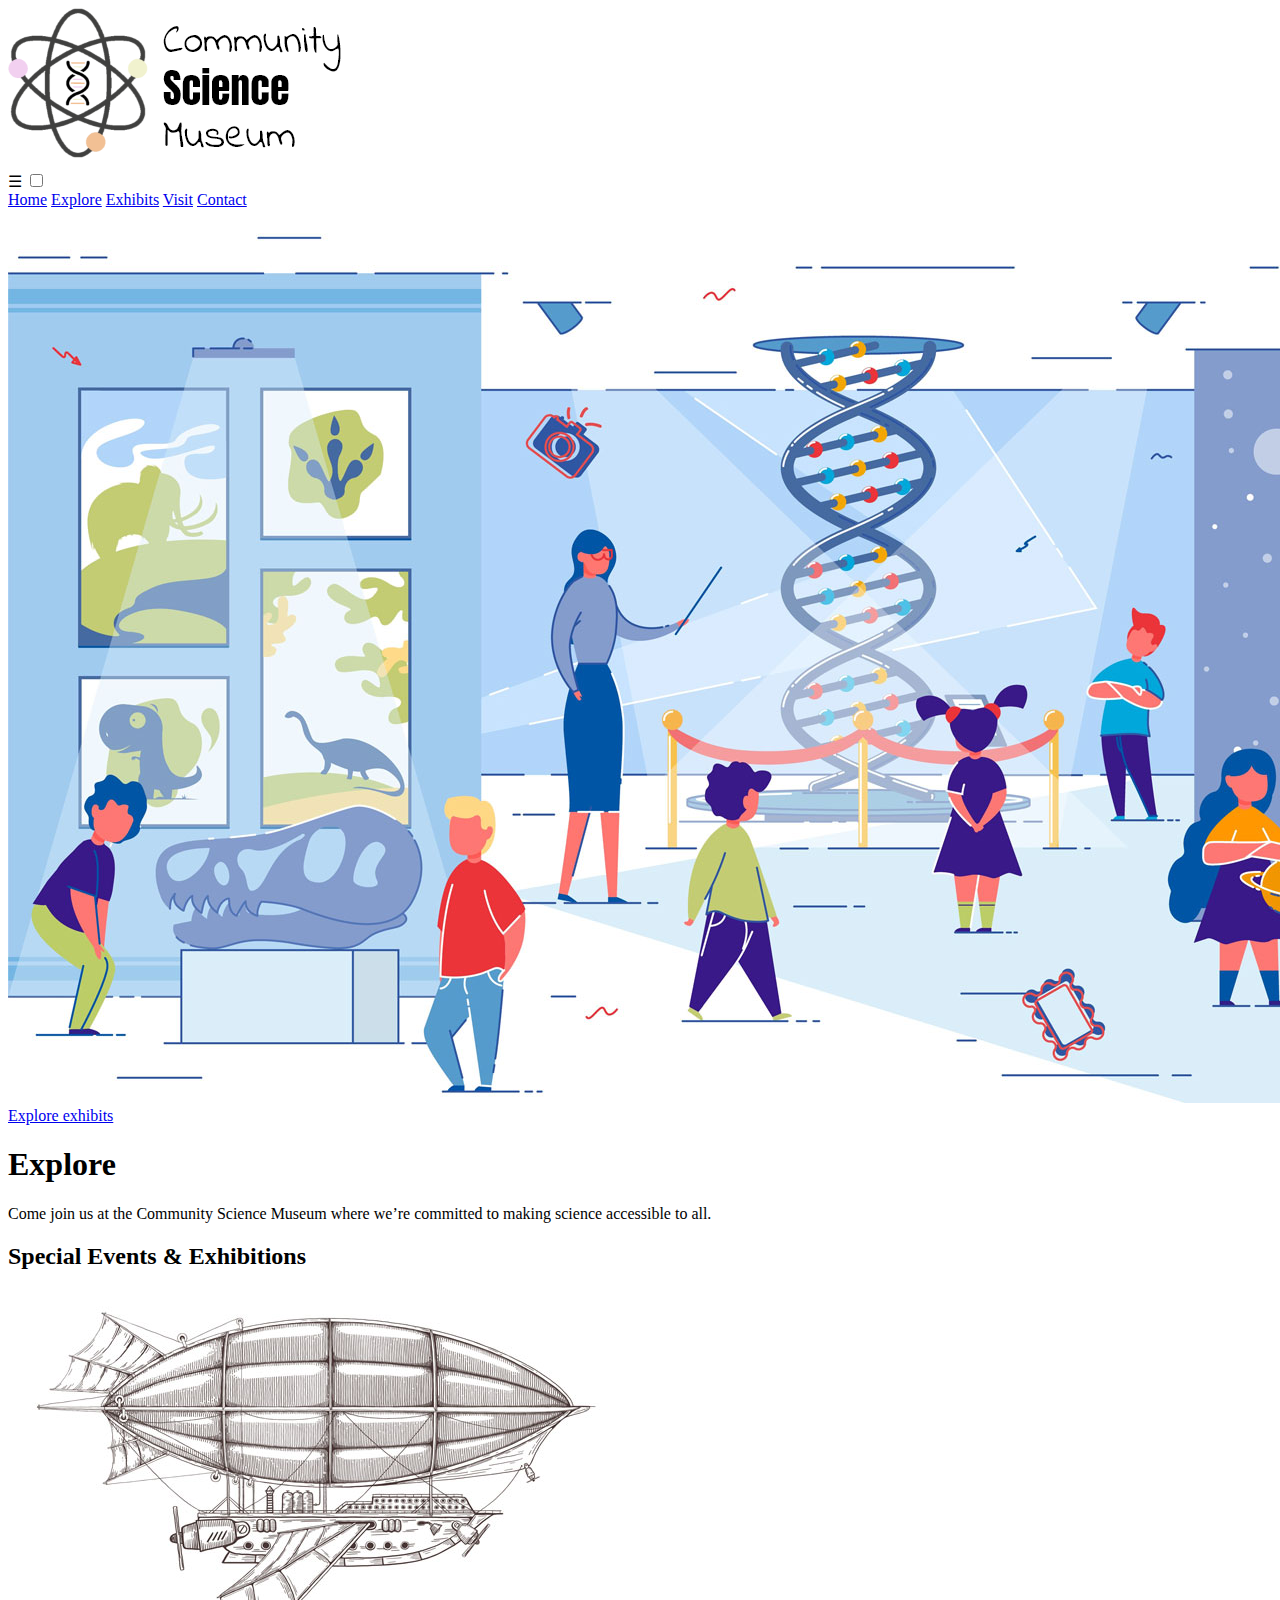
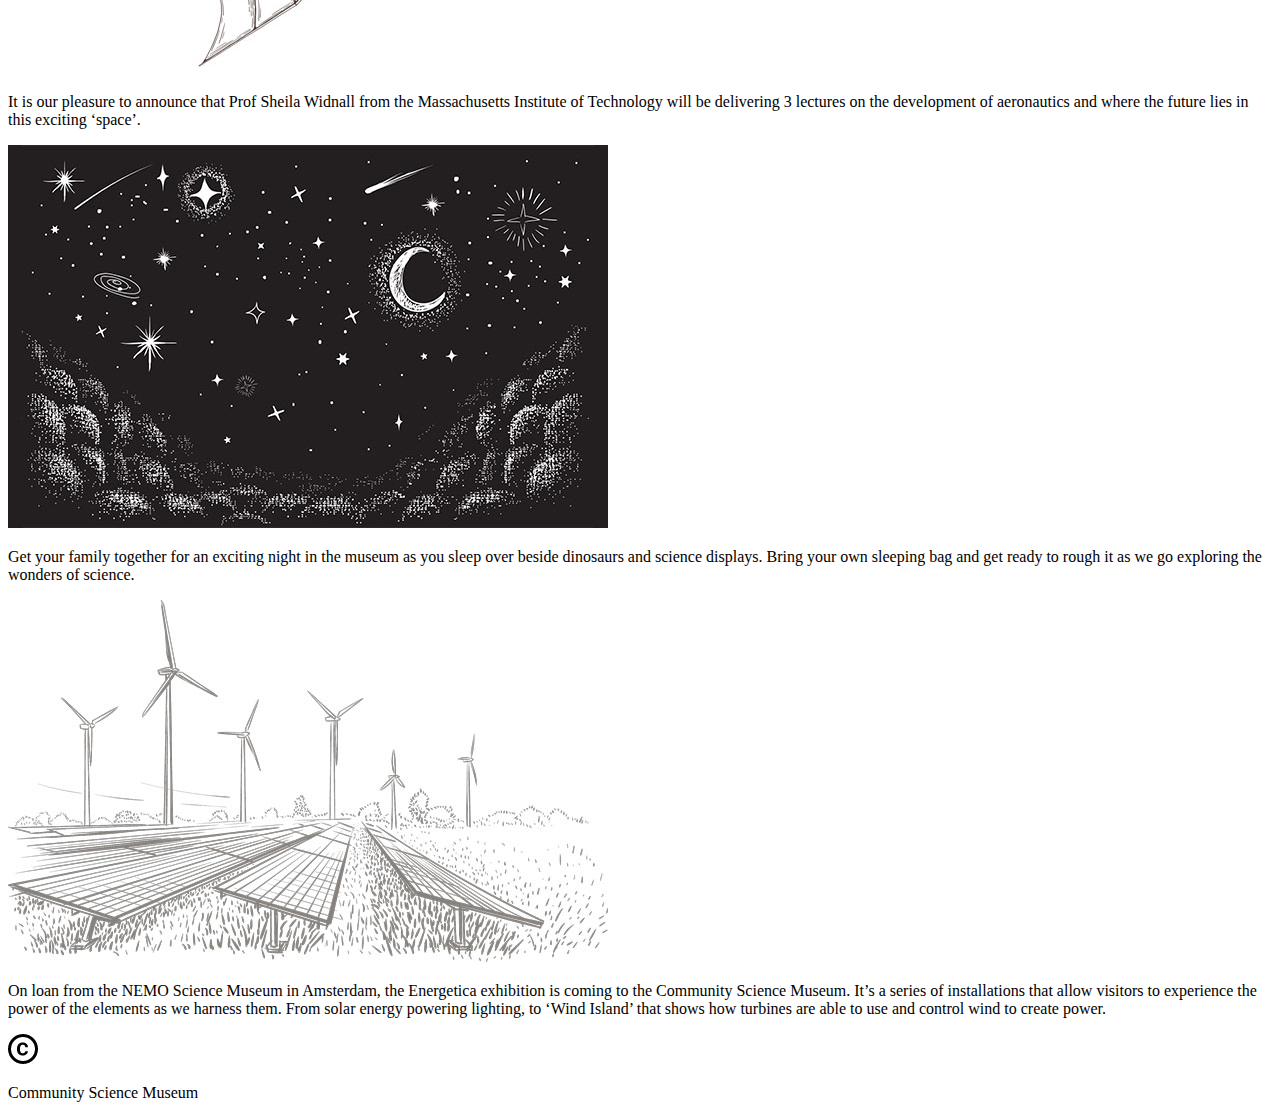
==== index.html @ a4945c82 "html" ====
<!DOCTYPE html>
<html lang="en">
  <head>
    <meta charset="UTF-8">
    <meta http-equiv="X-UA-Compatible" content="IE=edge">
    <meta name="viewport" content="width=device-width, initial-scale=1.0">
    <meta name ="description" content="Community Science Museum for kids - Learn, grow, experience all thing science">
    <title>Community Science Museum | Home</title>
    <link href="css/styles.css" rel="stylesheet">
    <link rel="preconnect" href="https://fonts.googleapis.com">
    <link rel="preconnect" href="https://fonts.gstatic.com" crossorigin>
    <link href="https://fonts.googleapis.com/css2?family=Abel&family=DM+Sans:wght@500&family=PT+Sans&display=swap" rel="stylesheet">
    <link rel="preconnect" href="https://fonts.googleapis.com">
    <link rel="preconnect" href="https://fonts.gstatic.com" crossorigin>
    <link href="https://fonts.googleapis.com/css2?family=Abel&family=DM+Sans:wght@500&family=PT+Sans&display=swap" rel="stylesheet">
  </head>
  <body>
    <header>
        <a href="index.html">
          <img src="images/Logo.png" alt="CSM logo" class="logo">
        </a>
        <nav id="hamnav">
            <label for="hamburger">&#9776;</label>
            <input type="checkbox" id="hamburger"/>
            <div id="hamitems">
              <a href="index.html">Home</a>
              <a href="explore.html">Explore</a>
              <a href="exhibits.html">Exhibits</a>
              <a href="visit.html">Visit</a>
              <a href="contact.html">Contact</a>
            </div>
        </nav>
    </header>
    <main>
        <img src="images/header-home.jpg" alt="Illustration of kids and teachers in a museum" class="header-home">
        <div class="cta">
          <a href="exhibits.html">Explore exhibits</a> 
        </div>
        <div class="text-home">
          <h1>Explore</h1>
          <p>Come join us at the Community Science Museum where we’re committed to making science accessible to all.</p>
        </div>
        <div class="h2 h2-home">
            <h2>Special Events & Exhibitions</h2>
        </div>
        <div class="aero">
            <img src="images/aero.jpg" alt="Illustration of an old flying machine" class="aero-img">
            <p>It is our pleasure to announce that Prof Sheila Widnall from the Massachusetts Institute of Technology will be delivering 3 lectures on the development of aeronautics and where the future lies in this exciting ‘space’.</p>
        </div>
        <div class="night">
            <img src="images/nigth.jpg" alt="Illustration of a night sky" class="night-img">
            <p>Get your family together for an exciting night in the museum as you sleep over beside dinosaurs and science displays. Bring your own sleeping bag and get ready to rough it as we go exploring the wonders of science.</p>
        </div>
        <div class="energetica">
            <img src="images/energetica.jpg" alt="Illustration of solar panels and wind turbins" class="energetica-img">
            <p>On loan from the NEMO Science Museum in Amsterdam, the Energetica exhibition is coming to the Community Science Museum. It’s a series of installations that allow visitors to experience the power of the elements as we harness them. From solar energy powering lighting, to ‘Wind Island’ that shows how turbines are able to use and control wind to create power.</p>
        </div>
    </main>
    <footer>
        <img src="images/copyright.png" alt="copyright icon" class="copyright">
        <p>Community Science Museum</p>
    </footer>
  </body>
</html>
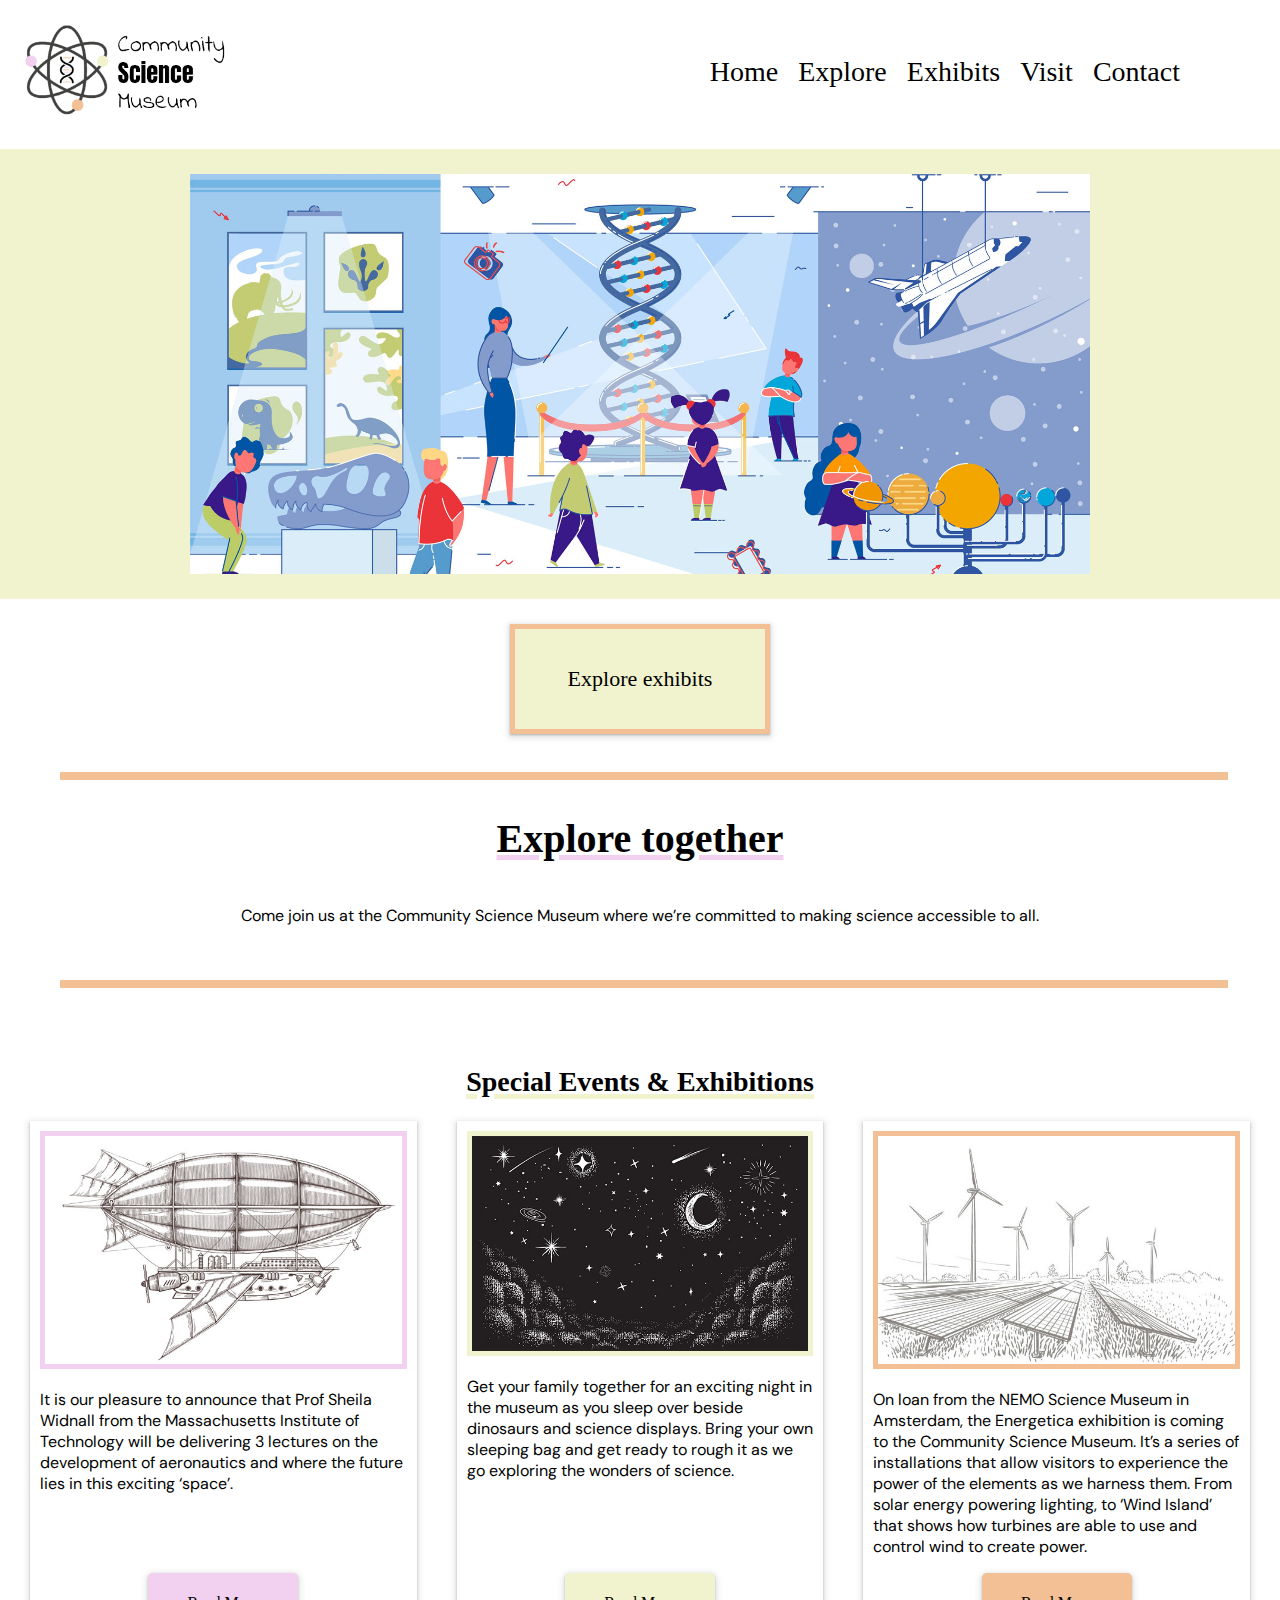
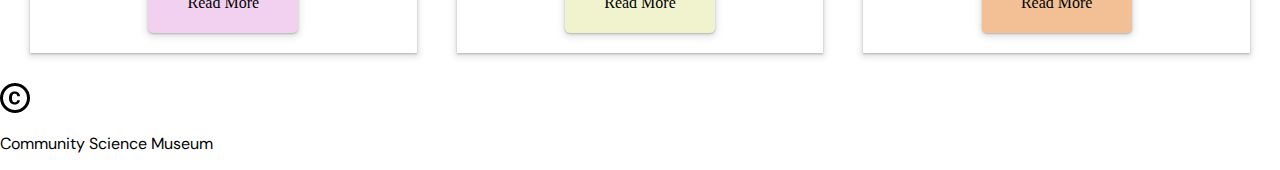
==== commit ce206ee4: "save" ====
--- a/index.html
+++ b/index.html
@@ -6,7 +6,7 @@
     <meta name="viewport" content="width=device-width, initial-scale=1.0">
     <meta name ="description" content="Community Science Museum for kids - Learn, grow, experience all thing science">
     <title>Community Science Museum | Home</title>
-    <link href="css/styles.css" rel="stylesheet">
+    <link href="/stylesheet.css" rel="stylesheet">
     <link rel="preconnect" href="https://fonts.googleapis.com">
     <link rel="preconnect" href="https://fonts.gstatic.com" crossorigin>
     <link href="https://fonts.googleapis.com/css2?family=Abel&family=DM+Sans:wght@500&family=PT+Sans&display=swap" rel="stylesheet">
@@ -15,46 +15,70 @@
     <link href="https://fonts.googleapis.com/css2?family=Abel&family=DM+Sans:wght@500&family=PT+Sans&display=swap" rel="stylesheet">
   </head>
   <body>
-    <header>
+    <header class="flex column">
+      <div class="header flex">
         <a href="index.html">
-          <img src="images/Logo.png" alt="CSM logo" class="logo">
+          <img src="images/Logo.png" alt="CSM logo" class="logo justify-center">
         </a>
-        <nav id="hamnav">
+          <nav class="ham-nav flex">
+            <input type="checkbox" id="hamburger"/>
             <label for="hamburger">&#9776;</label>
-            <input type="checkbox" id="hamburger"/>
-            <div id="hamitems">
-              <a href="index.html">Home</a>
-              <a href="explore.html">Explore</a>
-              <a href="exhibits.html">Exhibits</a>
-              <a href="visit.html">Visit</a>
-              <a href="contact.html">Contact</a>
-            </div>
-        </nav>
+              <div class="flex hamitems">
+                <a href="index.html" class="hamlink hover1">Home</a>
+                <a href="explore.html" class="hamlink hover2">Explore</a>
+                <a href="exhibits.html" class="hamlink hover3">Exhibits</a>
+                <a href="visit.html" class="hamlink hover1">Visit</a>
+                <a href="contact.html" class="hamlink hover2">Contact</a>
+              </div>
+          </nav>
+      </div>
     </header>
     <main>
-        <img src="images/header-home.jpg" alt="Illustration of kids and teachers in a museum" class="header-home">
-        <div class="cta">
-          <a href="exhibits.html">Explore exhibits</a> 
+      <div class="header-home flex">
+        <div class="flex header-home-img max-width">
         </div>
-        <div class="text-home">
-          <h1>Explore</h1>
-          <p>Come join us at the Community Science Museum where we’re committed to making science accessible to all.</p>
+      </div>
+      <div class="flex justify-center">
+        <div class="flex">
+          <a href="exhibits.html" class="flex cta">Explore exhibits</a>
         </div>
+        </div>
+      <div class="margin">
+        <section class="text-home flex">
+          <hr class="home-line">
+          <h1 class="h1-style-pink">Explore together</h1>
+          <div class="top-p">
+            <p>Come join us at the Community Science Museum where we’re committed to making science accessible to all.</p>
+          </div>
+          <hr class="home-line">
+        </section>
         <div class="h2 h2-home">
-            <h2>Special Events & Exhibitions</h2>
+          <h2>Special Events & Exhibitions</h2>
         </div>
-        <div class="aero">
-            <img src="images/aero.jpg" alt="Illustration of an old flying machine" class="aero-img">
-            <p>It is our pleasure to announce that Prof Sheila Widnall from the Massachusetts Institute of Technology will be delivering 3 lectures on the development of aeronautics and where the future lies in this exciting ‘space’.</p>
-        </div>
-        <div class="night">
-            <img src="images/nigth.jpg" alt="Illustration of a night sky" class="night-img">
-            <p>Get your family together for an exciting night in the museum as you sleep over beside dinosaurs and science displays. Bring your own sleeping bag and get ready to rough it as we go exploring the wonders of science.</p>
-        </div>
-        <div class="energetica">
-            <img src="images/energetica.jpg" alt="Illustration of solar panels and wind turbins" class="energetica-img">
-            <p>On loan from the NEMO Science Museum in Amsterdam, the Energetica exhibition is coming to the Community Science Museum. It’s a series of installations that allow visitors to experience the power of the elements as we harness them. From solar energy powering lighting, to ‘Wind Island’ that shows how turbines are able to use and control wind to create power.</p>
-        </div>
+        <section class="grid home-grid flex">
+          <div class="aero flex column card">
+            <div>
+              <img src="images/aero.jpg" alt="Illustration of an old flying machine" class="aero-img max-width border-pink">
+              <p>It is our pleasure to announce that Prof Sheila Widnall from the Massachusetts Institute of Technology will be delivering 3 lectures on the development of aeronautics and where the future lies in this exciting ‘space’.</p>
+            </div>  
+              <a href="construction.html" class="read-more pink-btn flex">Read More</a>
+          </div>
+          <div class="night flex column card">
+            <div>
+              <img src="images/nigth.jpg" alt="Illustration of a night sky" class="night-img max-width border-yellow">
+              <p>Get your family together for an exciting night in the museum as you sleep over beside dinosaurs and science displays. Bring your own sleeping bag and get ready to rough it as we go exploring the wonders of science.</p>
+            </div>
+              <a href="construction.html" class="read-more yellow-btn flex">Read More</a>
+          </div>
+          <div class="energetica flex column card">
+            <div>
+              <img src="images/energetica.jpg" alt="Illustration of solar panels and wind turbins" class="energetica-img max-width border-orange">
+              <p>On loan from the NEMO Science Museum in Amsterdam, the Energetica exhibition is coming to the Community Science Museum. It’s a series of installations that allow visitors to experience the power of the elements as we harness them. From solar energy powering lighting, to ‘Wind Island’ that shows how turbines are able to use and control wind to create power.</p>
+            </div>
+              <a href="construction.html" class="read-more orange-btn flex">Read More</a>
+          </div>
+        </section>
+      </div>  
     </main>
     <footer>
         <img src="images/copyright.png" alt="copyright icon" class="copyright">
--- a/stylesheet.css
+++ b/stylesheet.css
@@ -0,0 +1,804 @@
+body {
+    margin: 0;
+    padding: 0;
+    display: flex;
+    font-family: Anton, san-serif;
+    flex-direction: column;
+    width: 100%;
+    height: 100%;
+}
+
+.margin {
+    margin: 30px;
+}
+
+h1 {
+    font-size: 40px;
+}
+
+h2 {
+    font-size: 28px;
+}
+
+p {
+    font-family: dm sans;
+}
+
+.flex {
+    display: flex;
+}
+
+.max-width {
+    max-width: 100%;
+}
+
+.column {
+    flex-direction: column;
+}
+
+.img-width {
+    max-width: 300px;
+}
+
+.center-text {
+    text-align: center;
+}
+
+.justify-center {
+    justify-content: center;
+}
+
+.read-more {
+    align-self: center;
+}
+
+.top-p {
+    margin: 0px 10px 30px 10px;
+}
+
+.pink-btn {
+    text-decoration: none;
+    width: 150px;
+    height: 60px;
+    color: black;
+    background-color: #f2d0f0;
+    border-radius: 5px;
+    box-shadow: rgba(60, 64, 67, 0.3) 0px 1px 2px 0px, rgba(60, 64, 67, 0.15) 0px 2px 6px 2px;
+    align-items: center;
+    justify-content: center;
+    margin-bottom: 10px;
+}
+
+.pink-btn:hover {
+    background-color: rgba(242, 208, 240, 0.5);
+}
+
+.yellow-btn {
+    text-decoration: none;
+    width: 150px;
+    height: 60px;
+    color: black;
+    background-color: #F1F2CE;
+    border-radius: 5px;
+    box-shadow: rgba(60, 64, 67, 0.3) 0px 1px 2px 0px, rgba(60, 64, 67, 0.15) 0px 2px 6px 2px;
+    align-items: center;
+    justify-content: center;
+    margin-bottom: 10px;
+}
+
+.yellow-btn:hover {
+    background-color: rgba(241, 242, 206, 0.5);
+}
+
+.orange-btn {
+    text-decoration: none;
+    width: 150px;
+    height: 60px;
+    color: black;
+    background-color: #F2C094;
+    border-radius: 5px;
+    box-shadow: rgba(60, 64, 67, 0.3) 0px 1px 2px 0px, rgba(60, 64, 67, 0.15) 0px 2px 6px 2px;
+    align-items: center;
+    justify-content: center;
+    margin-bottom: 10px;
+}
+
+.orange-btn:hover {
+    background-color: rgba(242, 192, 148, 0.5);
+}
+
+.margin-right {
+    margin-right: 28%;
+}
+
+.margin-left {
+    margin-left: 28%;
+}
+
+.h1-style-pink {
+    text-decoration: underline;
+    text-decoration-color: #F2D0F0;
+    text-decoration-thickness: 5px;
+}
+
+.h1-style-orange {
+    text-decoration: underline;
+    text-decoration-color: #F2C094;
+    text-decoration-thickness: 5px;
+}
+
+.h1-style-yellow {
+    text-decoration: underline;
+    text-decoration-color: #F1F2CE;
+    text-decoration-thickness: 5px;
+}
+
+.border-orange {
+    border: 5px solid #F2C094;
+}
+
+.border-yellow {
+    border: 5px solid #F1F2CE;
+}
+
+.border-pink {
+    border: 5px solid #f2d0f0;
+}
+
+.grid{
+    display: grid;
+    grid-gap: 30px;
+    justify-content: center;
+}
+
+/* Logo nav */
+
+.logo {
+    width: 200px;
+    margin: 25px;
+}
+
+.header {
+    justify-content:space-between;
+}
+
+nav a {
+    color: black;
+    text-decoration: none;
+}
+
+nav a:hover {
+    text-decoration: underline;
+    text-decoration-thickness: 2px;
+}
+
+nav .hover1:hover {
+    text-decoration-color: #f2d0f0;
+}
+
+nav .hover2:hover {
+    text-decoration-color: #F2C094;
+}
+
+nav .hover3:hover {
+    text-decoration-color: #F1F2CE;
+}
+
+.ham-nav {
+    justify-content: flex-end;
+}
+
+.hamitems {
+    align-items: center;
+    margin-right: 100px;
+    background-color: #FFF;
+  }
+
+.hamlink {
+    flex-grow: 1;
+    flex-basis: 0;
+    margin: 5px 0px 10px 20px;
+    font-size: 28px;
+    text-align: center;
+}
+
+.ham-nav label {
+    margin-right: 100px;
+    align-self: center;
+}
+
+.ham-nav label, #hamburger {
+    display: none;
+}
+
+.ham-nav .button {
+    margin: 20px auto 40px auto;
+    display: none;
+}
+
+@media screen and (max-width: 1130px) {
+
+
+    .ham-nav {
+        margin-right: 0;
+    }
+
+    .ham-nav label {
+        margin-right: 37px;
+    }
+  
+    .hamitems {
+      display: none;
+      margin-right: 0;
+      border-bottom: solid 1px #000;
+    }
+  
+    .hamlink {
+      box-sizing: border-box;
+      display: block;
+      padding: 15px 10px 10px 10px;
+      margin: 0;
+    }
+  
+    .ham-nav label {
+      display: block;
+      font-size: 25px;
+      padding: 3px 12px 10px 10px;
+      position: absolute;
+      transition: transform 0.2s;
+    }
+  
+    .ham-nav input:checked ~ .hamitems {
+      display: block;
+      width: 100%;
+      position: absolute;
+      top: 120px;
+    }
+  
+    .ham-nav input:checked ~ label {
+      transform: rotate(45deg);
+    }
+
+    nav a:hover {
+        text-decoration: none;
+    }
+
+    .active:hover {
+        text-decoration: underline;
+        text-decoration-color: #f2d0f0;
+        text-decoration-thickness: 2px;
+    }
+}
+
+@media screen and (max-width: 745px) {
+
+    .ham-nav input:checked ~ .hamitems {
+      }
+
+    .sticky-header {
+        height: 67px;
+    }
+
+    .ham-nav label {
+        margin-right: 4px;
+    }
+
+}
+
+/* Header image */
+
+.header-home-img {
+    background-image: url(/images/header-home.jpg);
+    width: 900px;
+    height: 400px;
+    background-size: cover;
+    background-position: center;
+}
+
+.header-home {
+    background-color: #F1F2CE;
+    width: 100%;
+    justify-content: center;
+    align-items: center;
+    height: 450px;
+    background-size: cover;
+}
+
+.header-explore-img {
+    background-image: url(/images/header-explore.jpg);
+    width: 1000px;
+    height: 322px;
+    background-position: center;
+}
+
+.header-explore {
+    background-color: #F2C094;
+    width: 100%;
+    height: 450px;
+    background-size: cover;
+    justify-content: center;
+    align-items: center;
+}
+
+.header-exhib-img {
+    background-image: url(/images/header-exhib.jpg);
+    height: 450px;
+    width: 675px;
+    background-position: center;
+}
+
+.header-exhib {
+    background-color: #f2d0f0;
+    justify-content: center;
+}
+
+.header-visit-img {
+    background-image: url(/images/header-visit.jpg);
+    width: 1000px;
+    height: 322px;
+    background-position: center;
+}
+
+.header-visit {
+    width: 100%;
+    height: 450px;
+    background-color: #737372;
+    background-size: cover;
+    justify-content: center;
+    align-items: center;
+}
+
+.header-contact-img {
+    background-image: url(/images/header-contact.jpg);
+    width: 1000px;
+    height: 365px;
+    background-position: center;
+}
+
+.header-contact {
+    background-color: #F1F2CE;
+    width: 100%;
+    height: 450px;
+    background-size: cover;
+    justify-content: center;
+    align-items: center;
+}
+
+/* Home */
+
+.text-home {
+    display: flex;
+    flex-direction: column;
+    align-items: center;
+    margin: 30px 30px 70px 30px;
+}
+
+.cta {
+    text-decoration: none;
+    width: 250px;
+    height: 100px;
+    color: black;
+    font-size: 22px;
+    background-color: #F1F2CE;
+    border: 5px solid #F2C094;
+    box-shadow: rgba(60, 64, 67, 0.3) 0px 1px 2px 0px, rgba(60, 64, 67, 0.15) 0px 2px 6px 2px;
+    align-items: center;
+    justify-content: center;
+    margin: 25px 0px 0px 0px;
+}
+
+.cta:hover {
+    background-color:  rgba(242, 192, 148, 0.5);
+}
+
+.home-line {
+    color: #F2C094;
+    border: solid;
+    width: 100%;
+    border-width: 4px;
+}
+
+.h2-home {
+    text-align: center;
+    text-decoration: underline;
+    text-decoration-color: #F1F2CE;
+    text-decoration-thickness: 5px;
+}
+
+.home-content {
+    margin: 20px 30px 75px 30px;
+    display: flex;
+    flex-direction: row;
+    max-width: 100%;
+    justify-content:space-between;
+}
+
+.night {
+    margin-left: 10px;
+    margin-right: 10px;
+}
+
+.aero-img {
+    box-sizing: border-box;
+}
+
+.night-img {
+    box-sizing: border-box;
+}
+
+.energetica-img {
+    box-sizing: border-box;
+}
+
+.card {
+    box-shadow: rgba(60, 64, 67, 0.3) 0px 1px 2px 0px, rgba(60, 64, 67, 0.15) 0px 2px 6px 2px;
+    max-width: 500px;
+    flex: 1;
+    justify-content: space-between;
+    padding: 10px;
+}
+
+.home-grid {
+    grid-template-columns: repeat(3, 1fr);
+    grid-template-areas: 
+    "g h i"
+}
+
+.g {
+    grid-area: g;
+}
+
+.h {
+    grid-area: h;
+}
+
+i {
+    grid-area: i;
+}
+
+@media screen and (max-width: 1130px) {
+
+
+    .home-grid {
+        grid-template-columns: repeat(2, 1fr);
+        grid-template-areas: 
+        "g h"
+        "i ..";
+    }
+
+    .top-p {
+        margin-left: 0;
+        margin-right: 0;
+    }
+}
+
+@media screen and (max-width: 745px) {
+    
+    .night {
+        margin-left: 0px;
+    }
+
+    .home-grid {
+        grid-template-columns: 1fr;
+        grid-template-areas:
+        "g"
+        "h"
+        "i";
+    }
+
+    .top-p {
+        margin-left: 0;
+        margin-right: 0;
+    }
+}
+
+/* Explore */
+
+.explore-line {
+    color: #f2d0f0;
+    border: solid;
+    width: 100%;
+    border-width: 4px;
+}
+
+.explore-text {
+    align-items: center;
+    margin: 75px 40px 75px 40px;
+}
+
+.h2-kids {
+    text-align: center;
+    text-decoration: underline;
+    text-decoration-color: #F1F2CE;
+    text-decoration-thickness: 5px;
+}
+
+.kids {
+    border: 5px solid #F1F2CE;
+    box-shadow: rgba(60, 64, 67, 0.3) 0px 1px 2px 0px, rgba(60, 64, 67, 0.15) 0px 2px 6px 2px;
+    margin: 30px 30px 70px 30px;
+}
+
+.kids-img {
+    width: 300px;
+    height: 277px;
+    box-sizing: border-box;
+}
+
+.kids-text {
+    flex-direction: column;
+    justify-content: space-between;
+}
+
+.h2-teacher {
+    text-align: center;
+    text-decoration: underline;
+    text-decoration-color: #f2d0f0;
+    text-decoration-thickness: 5px;
+}
+
+.teacher {
+    flex-direction: row-reverse;
+    border: 5px solid #f2d0f0;
+    box-shadow: rgba(60, 64, 67, 0.3) 0px 1px 2px 0px, rgba(60, 64, 67, 0.15) 0px 2px 6px 2px;
+    margin: 30px 30px 70px 30px;
+}
+
+.teacher-img {
+    max-width: 300px;
+}
+
+.teacher-text {
+    flex-direction: column;
+    justify-content: space-between;
+}
+
+.h2-research {
+    text-align: center;
+    text-decoration: underline;
+    text-decoration-color: #F2C094;
+    text-decoration-thickness: 5px;
+}
+
+.research {
+    border: 5px solid #F2C094;
+    box-shadow: rgba(60, 64, 67, 0.3) 0px 1px 2px 0px, rgba(60, 64, 67, 0.15) 0px 2px 6px 2px;
+    margin: 30px 30px 70px 30px;
+}
+
+.research-img {
+    max-width: 300px;
+}
+
+.research-text {
+    flex-direction: column;
+    justify-content: space-between;
+}
+
+@media screen and (max-width: 1130px) {
+
+    .kids {
+        align-items: center;
+        flex-direction: column;
+        padding: 0px 15px 0px 15px;
+    }
+
+    .teacher {
+        align-items: center;
+        flex-direction: column;
+        padding: 0px 15px 0px 15px;
+    }
+
+    .research {
+        align-items: center;
+        flex-direction: column;
+        padding: 0px 15px 0px 15px;
+    }
+
+    .yellow-btn {
+        margin-top: 15px;
+        margin-right: 0;
+    }
+
+    .pink-btn {
+        margin-top: 15px;
+        margin-left: 0;
+    }
+
+    .orange-btn {
+        margin-top: 15px;
+        margin-right: 0
+    }
+}
+
+/* Exhibits */
+
+.exhib-grid {
+    grid-template-columns: repeat(3, 1fr);
+    grid-template-areas: 
+    "a b c"
+    "d e f";
+}
+
+.a{
+    grid-area: a;
+}
+
+.b{
+    grid-area: b;
+}
+
+.c{
+    grid-area: c;
+}
+
+.d{
+    grid-area: d;
+}
+
+.e{
+    grid-area: e;
+}
+
+.f{
+    grid-area: f;
+}
+
+@media screen and (max-width: 1130px){
+
+
+    .exhib-grid {
+        grid-template-columns: repeat(2, 1fr);
+        grid-template-areas: 
+        "a b"
+        "c d"
+        "e f";
+    }
+}
+    
+@media screen and (max-width: 745px){
+    
+    
+    .exhib-grid {
+        grid-template-columns: 1fr;
+        grid-template-areas:
+        "a"
+        "b"
+        "c"
+        "d"
+        "e"
+        "f";
+    }
+    
+    .exhib-content {
+        align-content: center;
+    }
+}
+
+/* Visit */
+
+.h1-visit {
+    justify-content: center;
+}
+
+.visit-content {
+    
+}
+
+.top-visit {
+    justify-content: space-around;
+}
+
+.map {
+    max-width: 600px;
+    flex: 1;
+    min-width: 275px;
+    min-height: 275px;
+}
+
+.location {
+    max-width: 600px;
+    border: 5px solid #F1F2CE;
+    flex: 1;
+    min-height: 275px;
+    flex-direction: column;
+    justify-content: center;
+}
+
+.location h2 {
+    margin: 0;
+}
+
+.hours {
+    font-family: dm sans;
+    text-align: left;
+    margin: 0 auto;
+    width: fit-content;
+}
+
+.museum {
+    max-width: 500px;
+    max-height: 500px;
+    margin: 40px;
+}
+
+@media screen and (max-width: 1130px) {
+
+    
+}
+
+.visit-info {
+    margin: 40px 40px 40px 0px;
+    border: 5px solid #f2d0f0;
+    padding: 30px 30px 0px 30px;
+}
+
+.visit-info h2 {
+    margin: 0;
+}
+
+/* Contact */
+
+.contact {
+    justify-content: space-evenly;
+}
+
+.contact-info img {
+    max-width: 80px;
+}
+
+.contact-info {
+    background-color: rgba(242, 208, 240, 0.5);
+    box-shadow: rgba(60, 64, 67, 0.3) 0px 1px 2px 0px, rgba(60, 64, 67, 0.15) 0px 2px 6px 2px;
+    justify-content: space-around;
+    flex: 1;
+}
+
+.contact-content {
+    justify-content: space-around;
+}
+
+.contact-left {
+    flex: 1;
+    max-width: 600px;
+}
+
+.contact-right {
+    flex: 1;
+    max-width: 500px;
+}
+
+.contact-map {
+    min-width: 275px;
+    min-height: 275px;
+    flex: 1;
+}
+
+.form {
+
+}
+
+.contact-explore {
+    background-color: #F1F2CE;
+    width: 400px;
+    height: 300px;
+    justify-content: center;
+    align-items: center;
+    box-shadow: rgba(60, 64, 67, 0.3) 0px 1px 2px 0px, rgba(60, 64, 67, 0.15) 0px 2px 6px 2px;
+}
+
+.contact-button {
+    color: #000;
+    text-decoration: none;
+    width: 180px;
+    height: 60px;
+    border-radius: 5px;
+    background-color: #F2C094;
+    box-shadow: rgba(60, 64, 67, 0.3) 0px 1px 2px 0px, rgba(60, 64, 67, 0.15) 0px 2px 6px 2px;
+    justify-content: center;
+    align-items: center;
+}
+
+.contact-button:hover {
+    background-color:rgba(242, 208, 240, 0.5)
+}